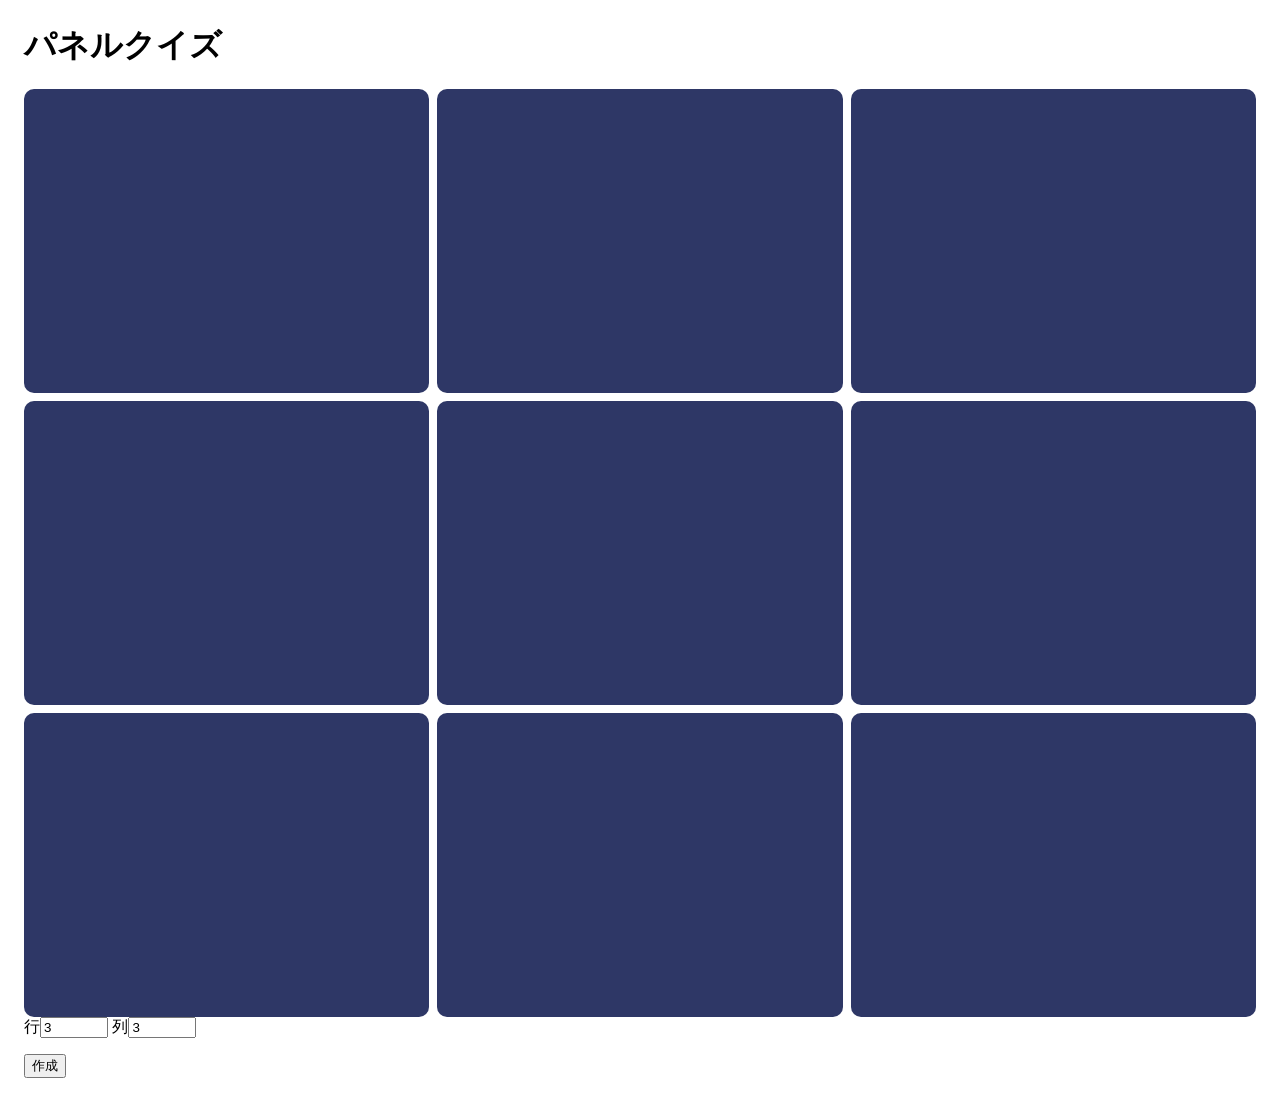
==== index.html @ da25be03 "任意の行・列でパネルを生成する作成画面を追加 - index.html: 行/列の入力欄・盤面・作成ボタンを配置 - css/style.css: 盤面(grid)とパネルの基本スタイル - js/c" ====
<!DOCTYPE html>
<html lang="ja">
  <head>
    <meta charset="UTF-8">
    <meta name="viewport" content="width=device-width, initial-scale=1.0">
    <title>パネルクイズ</title>
    <link rel="stylesheet" href="css/style.css">
  </head>
  <body>
    <h1>パネルクイズ</h1>
    <div id="board" class="board">
    ここにパネルが作られる予定
    </div>
    <div class="controls">
      行<input id="rows" type="number" value="3" min="1" max="10">
      列<input id="cols" type="number" value="3" min="1" max="10">
    </div>
    <button id = "create">作成</button>
    <script src="js/common.js"></script>
  </body>


</html>
---- css/style.css ----
body {
  font-family: sans-serif;
  margin: 24px;
}

.controls {
  margin-bottom: 16px;
}
.controls input {
  width: 60px;
}

.board {
  display: grid;   /* グリッド配置を有効化 */
  gap: 8px;        /* パネル同士の隙間 */
}

.panel {
  aspect-ratio: 4 / 3;
  display: flex;
  align-items: center;
  justify-content: center;
  font-size: 20px;
  font-weight: bold;
  color: #fff;
  background: #2e3766;
  border: none;
  border-radius: 10px;
  cursor: pointer;
}
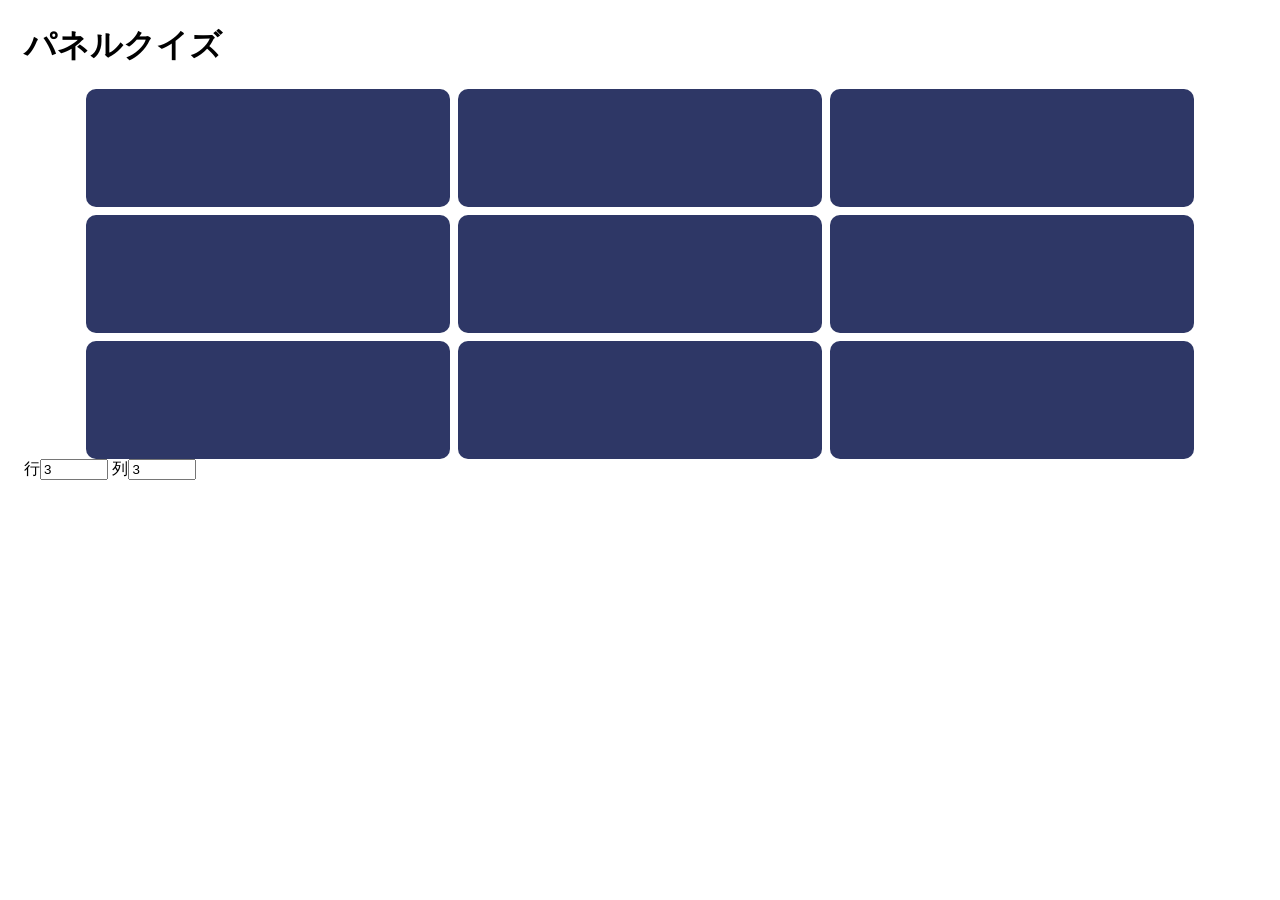
==== commit 3ec5aa53: "行列変更で自動反映し、盤面を中央・横長の固定エリアに - index.html: 作成ボタンを廃止（入力変更で自動反映するため） - css/style.css: 盤面を幅90%・aspect-rat" ====
--- a/index.html
+++ b/index.html
@@ -15,7 +15,6 @@
       行<input id="rows" type="number" value="3" min="1" max="10">
       列<input id="cols" type="number" value="3" min="1" max="10">
     </div>
-    <button id = "create">作成</button>
     <script src="js/common.js"></script>
   </body>
 
--- a/css/style.css
+++ b/css/style.css
@@ -11,12 +11,14 @@
 }
 
 .board {
-  display: grid;   /* グリッド配置を有効化 */
-  gap: 8px;        /* パネル同士の隙間 */
+  display: grid; /* グリッド配置を有効化 */
+  gap: 8px; /* パネル同士の隙間 */
+  width: 90%; /* ボードの最大幅を420pxに制限 */
+  aspect-ratio: 3 / 1; /* パネルの縦横比を3:1に固定 */
+  margin-inline: auto; /* ボードを中央に配置 */
 }
 
 .panel {
-  aspect-ratio: 4 / 3;
   display: flex;
   align-items: center;
   justify-content: center;
@@ -27,4 +29,4 @@
   border: none;
   border-radius: 10px;
   cursor: pointer;
-}+}
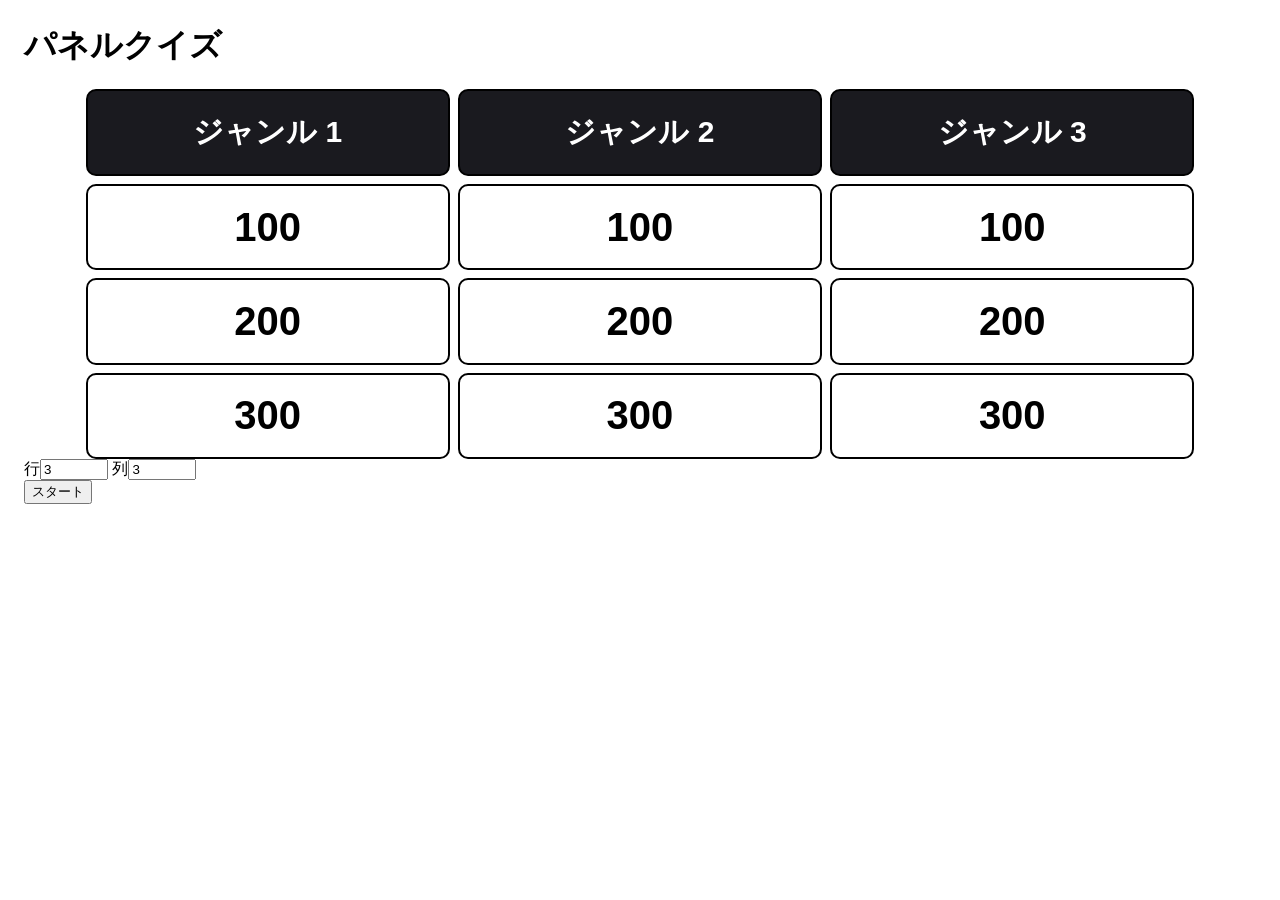
==== commit 7c03a1ff: "パネルをクリックして配点・問題・答えを設定するモーダルを追加 - index.html: 編集モーダル(panel-editor)とスタートボタンを追加 - js/common.js: panelDa" ====
--- a/index.html
+++ b/index.html
@@ -1,22 +1,39 @@
 <!DOCTYPE html>
 <html lang="ja">
-  <head>
-    <meta charset="UTF-8">
-    <meta name="viewport" content="width=device-width, initial-scale=1.0">
-    <title>パネルクイズ</title>
-    <link rel="stylesheet" href="css/style.css">
-  </head>
-  <body>
-    <h1>パネルクイズ</h1>
-    <div id="board" class="board">
-    ここにパネルが作られる予定
+
+<head>
+  <meta charset="UTF-8">
+  <meta name="viewport" content="width=device-width, initial-scale=1.0">
+  <title>パネルクイズ</title>
+  <link rel="stylesheet" href="css/style.css">
+</head>
+
+<body>
+  <h1>パネルクイズ</h1>
+  <div id="board" class="board"></div>
+
+  <div id="panel-editor" class="modal">
+    <div class="modal-content">
+      <h2>パネルの設定</h2>
+      <label>配点<input id="editPoints" type="number"></label>
+      <label>問題文<textarea id="editQuestion" placeholder="問題文を入力してください"></textarea></label>
+      <label>解答<input id="editAnswer" type="text" placeholder="解答を入力してください"></label>
+      <div class="modalButtons">
+        <button id="saveButton">保存</button>
+        <button id="cancelButton">キャンセル</button>
+      </div>
     </div>
-    <div class="controls">
+  </div>
+
+  <div class="controls">
+    <div class="row-col-inputs">
       行<input id="rows" type="number" value="3" min="1" max="10">
       列<input id="cols" type="number" value="3" min="1" max="10">
     </div>
-    <script src="js/common.js"></script>
-  </body>
+    <button id="start">スタート</button>
+  </div>
+  <script src="js/common.js"></script>
+</body>
 
 
 </html>
--- a/css/style.css
+++ b/css/style.css
@@ -4,29 +4,85 @@
 }
 
 .controls {
+  margin: auto;
   margin-bottom: 16px;
 }
 .controls input {
   width: 60px;
 }
 
+.modal {
+  display: none; /*初期状態では非表示*/
+  position: fixed; /* 画面に固定 */
+  inset: 0; /* 画面全体に広げる */
+  background-color: rgba(0, 0, 0, 0.5); /* 半透明の黒背景 */
+  align-items: center; /* 垂直方向の中央揃え */
+  justify-content: center; /* 水平方向の中央揃え */
+  z-index: 10; /* 他の要素より前面に表示 */
+}
+
+.modal-content {
+  background-color: #fff; /* モーダルの背景色 */
+  color: #000; /* 文字色 */
+  width: min(
+    80%,
+    400px
+  ); /* モーダルの幅を画面幅の80%または400pxの小さい方に設定 */
+  display: flex; /* フレックスボックスを有効化 */
+  flex-direction: column; /* 子要素を縦方向に配置 */
+  gap: 16px; /* 子要素間の隙間 */
+  padding: 20px; /* 内側の余白 */
+  border-radius: 10px; /* 角を丸くする */
+  box-shadow: 0 4px 8px rgba(0, 0, 0, 0.2); /* 影を付ける */
+}
+
+.modal-content label {
+  display: flex;
+  flex-direction: column; /* ラベル内の要素を縦方向に配置 */
+  font-size: 16px; /* フォントサイズを設定 */
+  font-weight: bold; /* フォントを太字に設定 */
+}
+
+.modal-content textarea {
+  resize: none; /* ユーザーによるリサイズを無効化 */
+  width: 100%; /* 幅を100%に設定 */
+  height: 100px; /* 高さを100pxに設定 */
+  padding: 8px; /* 内側の余白 */
+  font-size: 14px; /* フォントサイズを設定 */
+  border: 1px solid #ccc; /* 枠線の色を設定 */
+  border-radius: 4px; /* 角を丸くする */
+}
+
 .board {
   display: grid; /* グリッド配置を有効化 */
   gap: 8px; /* パネル同士の隙間 */
-  width: 90%; /* ボードの最大幅を420pxに制限 */
+  width: 90%; /* ボードの幅を90%に設定 */
   aspect-ratio: 3 / 1; /* パネルの縦横比を3:1に固定 */
   margin-inline: auto; /* ボードを中央に配置 */
+  overflow: auto; /* ボードの内容がはみ出した場合にスクロールバーを表示 */
+}
+.genre {
+  display: flex;
+  text-align: center;
+  font-size: 30px;
+  font-weight: bold;
+  color: #fff;
+  background: #1a1a1f;
+  border: 2px solid #000000;
+  border-radius: 10px;
 }
 
 .panel {
   display: flex;
   align-items: center;
   justify-content: center;
-  font-size: 20px;
+  font-size: 40px;
   font-weight: bold;
-  color: #fff;
-  background: #2e3766;
-  border: none;
+  color: #000000;
+  background: #ffffff;
+  border: 2px solid #000000;
   border-radius: 10px;
   cursor: pointer;
 }
+
+.panel.configured { background: #d6f5d6; }  /* 問題を設定したら薄緑に */
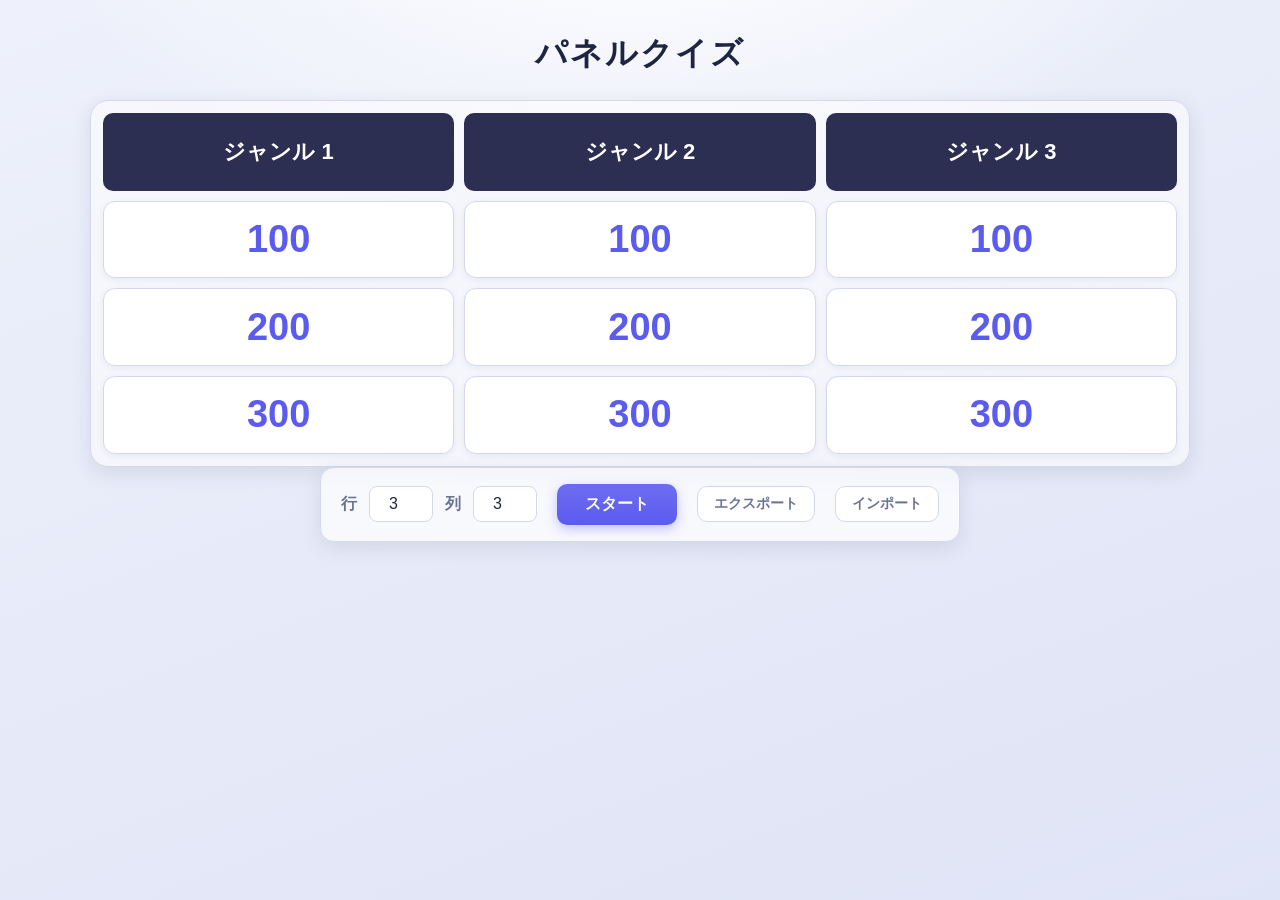
==== commit 24a49b42: "作成: クイズをJSONでエクスポート/インポートする機能を追加 - index.html: エクスポート/インポート（ファイル選択）ボタンを追加 - js/common.js: collectDat" ====
--- a/index.html
+++ b/index.html
@@ -31,6 +31,11 @@
       列<input id="cols" type="number" value="3" min="1" max="10">
     </div>
     <button id="start">スタート</button>
+    <button id="exportButton" class="io-btn">エクスポート</button>
+    <label class="io-btn import-label">
+      インポート
+      <input id="importInput" type="file" accept="application/json,.json" hidden>
+    </label>
   </div>
   <script src="js/common.js"></script>
 </body>
--- a/css/style.css
+++ b/css/style.css
@@ -1,88 +1,513 @@
+/* ===== パレット & ベース ===== */
+:root {
+  --bg-1: #eef1fb;
+  --bg-2: #dfe4f6;
+  --ink: #1f2540; /* 基本の文字色 */
+  --muted: #6b7394; /* 補助テキスト */
+  --accent: #5b5bef; /* アクセント（配点・ボタン） */
+  --panel-bg: #ffffff;
+  --panel-border: #d3d8ec;
+  --header-bg: #2c2f52; /* ジャンル見出しの背景 */
+  --done-bg: #e3f9ee; /* 設定済みパネル */
+  --done-border: #34c58a;
+  --done-ink: #178a5c;
+  --radius: 14px;
+  --shadow: 0 6px 20px rgba(31, 37, 64, 0.1);
+}
+
+* {
+  box-sizing: border-box;
+}
+
 body {
-  font-family: sans-serif;
-  margin: 24px;
-}
-
+  margin: 0;
+  min-height: 100vh;
+  padding: 32px 20px 64px;
+  font-family:
+    "Segoe UI", "Hiragino Kaku Gothic ProN", "Yu Gothic UI", Meiryo, sans-serif;
+  color: var(--ink);
+  background:
+    radial-gradient(1000px 500px at 50% -10%, #ffffff 0%, transparent 60%),
+    linear-gradient(160deg, var(--bg-1), var(--bg-2));
+}
+
+h1 {
+  text-align: center;
+  font-size: 32px;
+  letter-spacing: 0.06em;
+  margin: 0 0 24px;
+}
+
+/* ===== 上部コントロール（行列入力・スタート） ===== */
 .controls {
-  margin: auto;
-  margin-bottom: 16px;
-}
-.controls input {
-  width: 60px;
-}
-
-.modal {
-  display: none; /*初期状態では非表示*/
-  position: fixed; /* 画面に固定 */
-  inset: 0; /* 画面全体に広げる */
-  background-color: rgba(0, 0, 0, 0.5); /* 半透明の黒背景 */
-  align-items: center; /* 垂直方向の中央揃え */
-  justify-content: center; /* 水平方向の中央揃え */
-  z-index: 10; /* 他の要素より前面に表示 */
-}
-
-.modal-content {
-  background-color: #fff; /* モーダルの背景色 */
-  color: #000; /* 文字色 */
-  width: min(
-    80%,
-    400px
-  ); /* モーダルの幅を画面幅の80%または400pxの小さい方に設定 */
-  display: flex; /* フレックスボックスを有効化 */
-  flex-direction: column; /* 子要素を縦方向に配置 */
-  gap: 16px; /* 子要素間の隙間 */
-  padding: 20px; /* 内側の余白 */
-  border-radius: 10px; /* 角を丸くする */
-  box-shadow: 0 4px 8px rgba(0, 0, 0, 0.2); /* 影を付ける */
-}
-
-.modal-content label {
-  display: flex;
-  flex-direction: column; /* ラベル内の要素を縦方向に配置 */
-  font-size: 16px; /* フォントサイズを設定 */
-  font-weight: bold; /* フォントを太字に設定 */
-}
-
-.modal-content textarea {
-  resize: none; /* ユーザーによるリサイズを無効化 */
-  width: 100%; /* 幅を100%に設定 */
-  height: 100px; /* 高さを100pxに設定 */
-  padding: 8px; /* 内側の余白 */
-  font-size: 14px; /* フォントサイズを設定 */
-  border: 1px solid #ccc; /* 枠線の色を設定 */
-  border-radius: 4px; /* 角を丸くする */
-}
-
-.board {
-  display: grid; /* グリッド配置を有効化 */
-  gap: 8px; /* パネル同士の隙間 */
-  width: 90%; /* ボードの幅を90%に設定 */
-  aspect-ratio: 3 / 1; /* パネルの縦横比を3:1に固定 */
-  margin-inline: auto; /* ボードを中央に配置 */
-  overflow: auto; /* ボードの内容がはみ出した場合にスクロールバーを表示 */
-}
-.genre {
-  display: flex;
-  text-align: center;
-  font-size: 30px;
-  font-weight: bold;
-  color: #fff;
-  background: #1a1a1f;
-  border: 2px solid #000000;
-  border-radius: 10px;
-}
-
-.panel {
+  max-width: 640px;
+  margin: 0 auto 28px;
   display: flex;
   align-items: center;
   justify-content: center;
-  font-size: 40px;
-  font-weight: bold;
-  color: #000000;
-  background: #ffffff;
-  border: 2px solid #000000;
+  gap: 20px;
+  flex-wrap: wrap;
+  padding: 16px 20px;
+  background: rgba(255, 255, 255, 0.7);
+  border: 1px solid var(--panel-border);
+  border-radius: var(--radius);
+  box-shadow: var(--shadow);
+  backdrop-filter: blur(4px);
+}
+.row-col-inputs {
+  display: flex;
+  align-items: center;
+  gap: 12px;
+  font-weight: 700;
+  color: var(--muted);
+}
+.controls input {
+  width: 64px;
+  padding: 8px 10px;
+  font-size: 16px;
+  text-align: center;
+  color: var(--ink);
+  background: #fff;
+  border: 1px solid var(--panel-border);
+  border-radius: 8px;
+}
+.controls input:focus {
+  outline: none;
+  border-color: var(--accent);
+  box-shadow: 0 0 0 3px rgba(91, 91, 239, 0.2);
+}
+#start {
+  padding: 10px 28px;
+  font-size: 16px;
+  font-weight: 700;
+  color: #fff;
+  background: linear-gradient(180deg, #6d6df2, var(--accent));
+  border: none;
   border-radius: 10px;
   cursor: pointer;
-}
-
-.panel.configured { background: #d6f5d6; }  /* 問題を設定したら薄緑に */
+  box-shadow: 0 4px 12px rgba(91, 91, 239, 0.35);
+  transition:
+    transform 0.08s ease,
+    box-shadow 0.15s ease;
+}
+#start:hover {
+  transform: translateY(-1px);
+  box-shadow: 0 6px 16px rgba(91, 91, 239, 0.45);
+}
+#start:active {
+  transform: translateY(0);
+}
+
+/* JSON エクスポート / インポート */
+.io-btn {
+  padding: 8px 16px;
+  font-size: 14px;
+  font-weight: 700;
+  color: var(--muted);
+  background: #fff;
+  border: 1px solid var(--panel-border);
+  border-radius: 10px;
+  cursor: pointer;
+}
+.io-btn:hover {
+  background: #f2f4fb;
+}
+.import-label {
+  display: inline-flex;
+  align-items: center;
+}
+
+/* ===== 盤面 ===== */
+.board {
+  display: grid; /* グリッド配置（列・行はJSが指定） */
+  gap: 10px;
+  width: min(90%, 1100px);
+  aspect-ratio: 3 / 1;
+  margin-inline: auto;
+  padding: 12px;
+  overflow: auto; /* はみ出したらスクロール */
+  background: rgba(255, 255, 255, 0.55);
+  border: 1px solid var(--panel-border);
+  border-radius: 18px;
+  box-shadow: var(--shadow);
+}
+
+/* ジャンル見出し（入力欄） */
+.genre {
+  min-width: 0; /* グリッド内で縮めるように */
+  text-align: center;
+  font-size: clamp(14px, 2vw, 22px);
+  font-weight: 700;
+  color: #fff;
+  background: var(--header-bg);
+  border: none;
+  border-radius: 10px;
+  padding: 4px 6px;
+}
+.genre::placeholder {
+  color: #b9bce0;
+  font-weight: 500;
+}
+.genre:focus {
+  outline: none;
+  box-shadow: 0 0 0 3px rgba(91, 91, 239, 0.45);
+}
+
+/* パネル */
+.panel {
+  position: relative;
+  display: flex;
+  align-items: center;
+  justify-content: center;
+  min-width: 0;
+  font-size: clamp(18px, 3vw, 38px);
+  font-weight: 800;
+  color: var(--accent);
+  background: var(--panel-bg);
+  border: 1px solid var(--panel-border);
+  border-radius: 12px;
+  cursor: pointer;
+  box-shadow: 0 2px 6px rgba(31, 37, 64, 0.06);
+  transition:
+    transform 0.08s ease,
+    box-shadow 0.15s ease,
+    border-color 0.15s ease;
+}
+.panel:hover {
+  transform: translateY(-2px);
+  border-color: var(--accent);
+  box-shadow: 0 8px 18px rgba(31, 37, 64, 0.14);
+}
+.panel:active {
+  transform: translateY(0);
+}
+
+/* 設定済みインジケータ（パネル自体の色は変えない） */
+/* 問題あり → 左上に Q✓（::before） */
+.panel.Qconfigured::before {
+  content: "Q✓";
+  position: absolute; /* flexの中央寄せを邪魔しない */
+  top: 6px;
+  left: 8px;
+  font-size: 13px;
+  font-weight: 700;
+  color: var(--done-border);
+}
+/* 答えあり → 右上に A✓（::after） */
+.panel.Aconfigured::after {
+  content: "A✓";
+  position: absolute; /* flexの中央寄せを邪魔しない */
+  top: 6px;
+  right: 8px;
+  font-size: 13px;
+  font-weight: 700;
+  color: var(--done-border);
+}
+
+/* ===== モーダル（パネル設定） ===== */
+.modal {
+  display: none; /* 初期は非表示（JSでflexに切替） */
+  position: fixed;
+  inset: 0;
+  align-items: center;
+  justify-content: center;
+  padding: 20px;
+  background: rgba(20, 24, 48, 0.55);
+  backdrop-filter: blur(3px);
+  z-index: 10;
+}
+.modal-content {
+  width: min(92%, 440px);
+  display: flex;
+  flex-direction: column;
+  gap: 16px;
+  padding: 24px;
+  color: var(--ink);
+  background: #fff;
+  border-radius: 16px;
+  box-shadow: 0 20px 50px rgba(0, 0, 0, 0.3);
+}
+.modal-content h2 {
+  margin: 0;
+  font-size: 20px;
+  text-align: center;
+}
+.modal-content label {
+  display: flex;
+  flex-direction: column;
+  gap: 6px;
+  font-size: 14px;
+  font-weight: 700;
+  color: var(--muted);
+}
+.modal-content input,
+.modal-content textarea {
+  font-size: 15px;
+  font-family: inherit;
+  color: var(--ink);
+  padding: 10px 12px;
+  background: #f7f8fc;
+  border: 1px solid var(--panel-border);
+  border-radius: 8px;
+}
+.modal-content textarea {
+  resize: none;
+  height: 96px;
+}
+.modal-content input:focus,
+.modal-content textarea:focus {
+  outline: none;
+  border-color: var(--accent);
+  background: #fff;
+  box-shadow: 0 0 0 3px rgba(91, 91, 239, 0.18);
+}
+.modalButtons {
+  display: flex;
+  gap: 10px;
+  justify-content: flex-end;
+}
+.modalButtons button {
+  padding: 10px 20px;
+  font-size: 15px;
+  font-weight: 700;
+  border: 1px solid transparent;
+  border-radius: 9px;
+  cursor: pointer;
+  transition:
+    transform 0.08s ease,
+    background 0.15s ease;
+}
+#saveButton {
+  color: #fff;
+  background: linear-gradient(180deg, #6d6df2, var(--accent));
+  box-shadow: 0 4px 12px rgba(91, 91, 239, 0.35);
+}
+#saveButton:hover {
+  transform: translateY(-1px);
+}
+#cancelButton {
+  color: var(--muted);
+  background: #eef0f7;
+  border-color: var(--panel-border);
+}
+#cancelButton:hover {
+  background: #e3e6f1;
+}
+
+/* ===== プレイ: 出題モーダル ===== */
+.hidden {
+  display: none !important; /* 他の display 指定より優先して確実に隠す */
+}
+.quiz-info {
+  margin: 0;
+  text-align: center;
+  font-size: 14px;
+  font-weight: 700;
+  color: var(--muted);
+}
+#quizQuestion {
+  text-align: center;
+  font-size: 24px;
+}
+.quiz-answer {
+  margin: 0;
+  text-align: center;
+  font-size: 22px;
+  font-weight: 800;
+  color: var(--accent);
+}
+#revealButton {
+  color: #fff;
+  background: linear-gradient(180deg, #6d6df2, var(--accent));
+  box-shadow: 0 4px 12px rgba(91, 91, 239, 0.35);
+}
+#closeButton {
+  color: var(--muted);
+  background: #eef0f7;
+  border-color: var(--panel-border);
+}
+
+/* ===== プレイ: チーム対抗 ===== */
+/* チーム色（--team-color を子要素で参照する） */
+.team-0 {
+  --team-color: #ef5da8;
+}
+.team-1 {
+  --team-color: #5b8def;
+}
+.team-2 {
+  --team-color: #f5a623;
+}
+.team-3 {
+  --team-color: #34c58a;
+}
+
+/* チーム設定画面 */
+.card {
+  background: #fff;
+  border: 1px solid var(--panel-border);
+  border-radius: 16px;
+  padding: 24px;
+  box-shadow: var(--shadow);
+}
+.setup {
+  max-width: 480px;
+  margin: 0 auto 24px;
+}
+.setup h2 {
+  margin-top: 0;
+  text-align: center;
+}
+.setup-field {
+  display: flex;
+  align-items: center;
+  gap: 10px;
+  margin-bottom: 14px;
+  font-weight: 700;
+  color: var(--muted);
+}
+.setup-field select {
+  padding: 8px 10px;
+  font-size: 16px;
+  border: 1px solid var(--panel-border);
+  border-radius: 8px;
+}
+.team-names {
+  display: flex;
+  flex-direction: column;
+  gap: 10px;
+  margin-bottom: 18px;
+}
+.team-name-input {
+  padding: 10px 12px;
+  font-size: 15px;
+  border: 1px solid var(--panel-border);
+  border-radius: 8px;
+}
+.primary-btn {
+  width: 100%;
+  padding: 12px;
+  font-size: 16px;
+  font-weight: 700;
+  color: #fff;
+  border: none;
+  border-radius: 10px;
+  cursor: pointer;
+  background: linear-gradient(180deg, #6d6df2, var(--accent));
+  box-shadow: 0 4px 12px rgba(91, 91, 239, 0.35);
+}
+
+/* スコアボード */
+.scoreboard {
+  display: flex;
+  gap: 12px;
+  flex-wrap: wrap;
+  justify-content: center;
+  margin-bottom: 18px;
+}
+.team-card {
+  position: relative;
+  min-width: 120px;
+  padding: 20px 18px 12px;
+  text-align: center;
+  background: #fff;
+  border: 1px solid var(--panel-border);
+  border-top: 4px solid var(--team-color, var(--accent));
+  border-radius: 12px;
+  box-shadow: var(--shadow);
+}
+.team-card-name-input {
+  width: 96px;
+  text-align: center;
+  font-weight: 700;
+  color: var(--ink);
+  background: transparent;
+  border: none;
+  border-bottom: 1px dashed var(--panel-border);
+}
+.team-card-name-input:focus {
+  outline: none;
+  border-bottom-color: var(--accent);
+}
+.team-card-score {
+  font-size: 28px;
+  font-weight: 800;
+  color: var(--team-color, var(--accent));
+}
+.team-remove {
+  position: absolute;
+  top: 4px;
+  right: 6px;
+  width: 20px;
+  height: 20px;
+  line-height: 1;
+  font-size: 12px;
+  color: var(--muted);
+  background: #f0f0f5;
+  border: none;
+  border-radius: 50%;
+  cursor: pointer;
+}
+.team-remove:hover {
+  background: #e2e2ee;
+}
+.add-team-btn {
+  display: block;
+  margin: 0 auto 18px;
+  padding: 8px 18px;
+  font-weight: 700;
+  color: var(--accent);
+  background: #fff;
+  border: 1px dashed var(--accent);
+  border-radius: 10px;
+  cursor: pointer;
+}
+
+/* 加点段階のボタン群 */
+.score-row {
+  display: flex;
+  flex-direction: column;
+  gap: 10px;
+}
+.team-buttons {
+  display: flex;
+  flex-direction: column;
+  gap: 8px;
+}
+.team-btn {
+  padding: 12px;
+  font-size: 15px;
+  font-weight: 700;
+  color: #fff;
+  border: none;
+  border-radius: 9px;
+  cursor: pointer;
+  background: var(--team-color, var(--accent));
+}
+#noWinnerButton {
+  padding: 10px;
+  font-size: 14px;
+  font-weight: 700;
+  color: var(--muted);
+  background: #eef0f7;
+  border: 1px solid var(--panel-border);
+  border-radius: 9px;
+  cursor: pointer;
+}
+
+/* 回答済みパネル */
+.panel.done {
+  opacity: 0.4;
+  cursor: default;
+  background: #e9ecf3;
+  color: var(--muted);
+}
+
+/* 勝者表示 */
+.winner {
+  text-align: center;
+  font-size: 22px;
+  font-weight: 800;
+  color: var(--accent);
+  margin-top: 18px;
+}
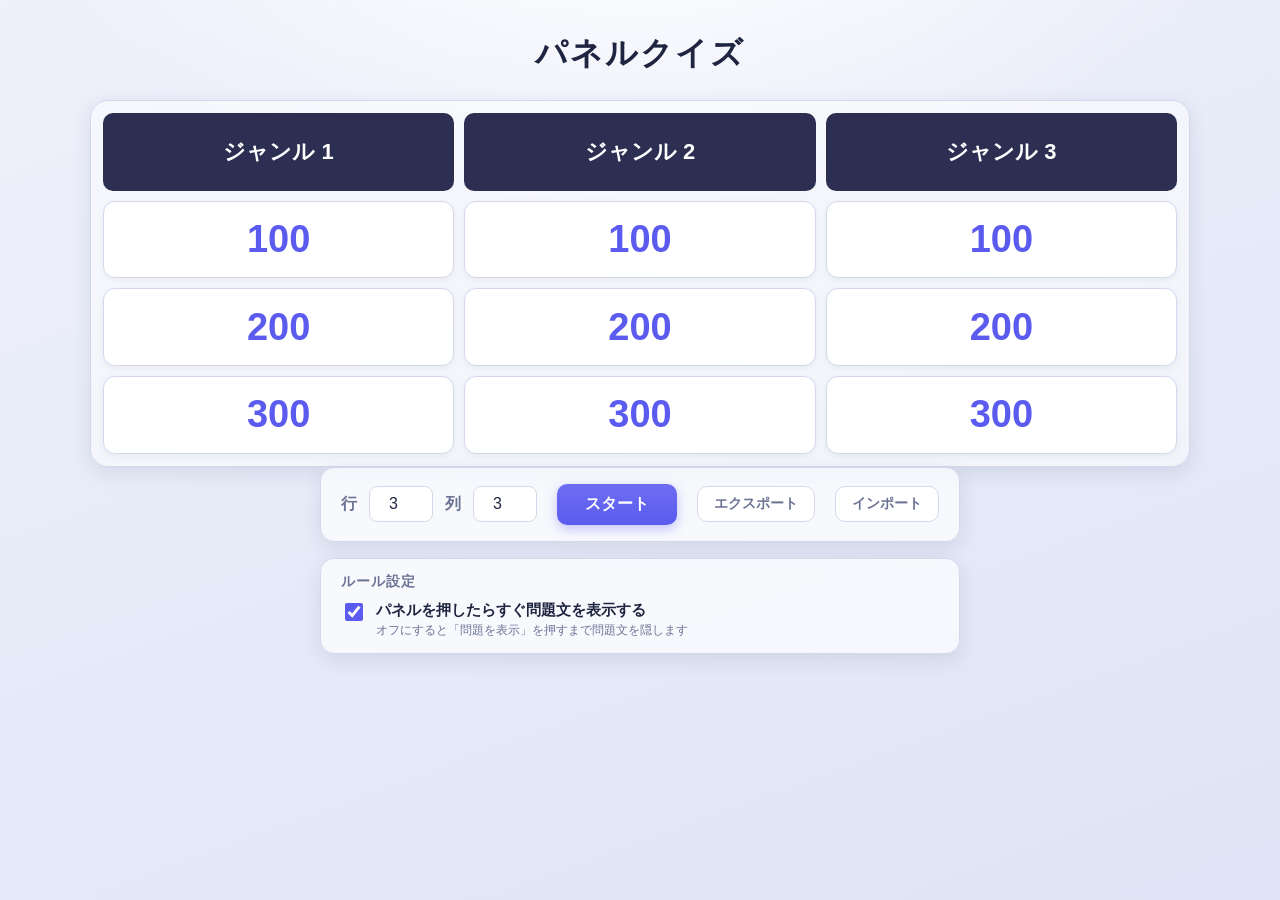
==== commit c97753cd: "作成: ルール設定と保存ダイアログ ／ プレイ: スコアを直接編集 - 作成ページに「パネルを押したらすぐ問題文を表示する」ルールを追加し、   データに rules として保存。プレイ側はオフなら「" ====
--- a/index.html
+++ b/index.html
@@ -37,6 +37,18 @@
       <input id="importInput" type="file" accept="application/json,.json" hidden>
     </label>
   </div>
+
+  <!-- プレイ時のルール設定 -->
+  <div class="rules">
+    <h2 class="rules-title">ルール設定</h2>
+    <label class="rule-item">
+      <input id="ruleInstantQuestion" type="checkbox" checked>
+      <span>
+        パネルを押したらすぐ問題文を表示する
+        <small>オフにすると「問題を表示」を押すまで問題文を隠します</small>
+      </span>
+    </label>
+  </div>
   <script src="js/common.js"></script>
 </body>
 
--- a/css/style.css
+++ b/css/style.css
@@ -8,9 +8,7 @@
   --panel-bg: #ffffff;
   --panel-border: #d3d8ec;
   --header-bg: #2c2f52; /* ジャンル見出しの背景 */
-  --done-bg: #e3f9ee; /* 設定済みパネル */
-  --done-border: #34c58a;
-  --done-ink: #178a5c;
+  --done-border: #34c58a; /* 設定済みインジケータ Q✓/A✓ の色 */
   --radius: 14px;
   --shadow: 0 6px 20px rgba(31, 37, 64, 0.1);
 }
@@ -115,6 +113,47 @@
 .import-label {
   display: inline-flex;
   align-items: center;
+}
+
+/* ===== ルール設定 ===== */
+.rules {
+  max-width: 640px;
+  margin: -12px auto 28px;
+  padding: 14px 20px;
+  background: rgba(255, 255, 255, 0.7);
+  border: 1px solid var(--panel-border);
+  border-radius: var(--radius);
+  box-shadow: var(--shadow);
+  backdrop-filter: blur(4px);
+}
+.rules-title {
+  margin: 0 0 10px;
+  font-size: 14px;
+  font-weight: 700;
+  color: var(--muted);
+  letter-spacing: 0.08em;
+}
+.rule-item {
+  display: flex;
+  align-items: flex-start;
+  gap: 10px;
+  font-size: 15px;
+  font-weight: 700;
+  cursor: pointer;
+}
+.rule-item input {
+  width: 18px;
+  height: 18px;
+  margin-top: 2px;
+  accent-color: var(--accent);
+  cursor: pointer;
+}
+.rule-item small {
+  display: block;
+  margin-top: 2px;
+  font-size: 12px;
+  font-weight: 500;
+  color: var(--muted);
 }
 
 /* ===== 盤面 ===== */
@@ -316,12 +355,14 @@
   font-weight: 800;
   color: var(--accent);
 }
-#revealButton {
+#revealButton,
+#showQuestionButton {
   color: #fff;
   background: linear-gradient(180deg, #6d6df2, var(--accent));
   box-shadow: 0 4px 12px rgba(91, 91, 239, 0.35);
 }
-#closeButton {
+#closeButton,
+#closeButton2 {
   color: var(--muted);
   background: #eef0f7;
   border-color: var(--panel-border);
@@ -342,73 +383,18 @@
   --team-color: #34c58a;
 }
 
-/* チーム設定画面 */
-.card {
-  background: #fff;
-  border: 1px solid var(--panel-border);
-  border-radius: 16px;
-  padding: 24px;
-  box-shadow: var(--shadow);
-}
-.setup {
-  max-width: 480px;
-  margin: 0 auto 24px;
-}
-.setup h2 {
-  margin-top: 0;
-  text-align: center;
-}
-.setup-field {
-  display: flex;
-  align-items: center;
-  gap: 10px;
-  margin-bottom: 14px;
-  font-weight: 700;
-  color: var(--muted);
-}
-.setup-field select {
-  padding: 8px 10px;
-  font-size: 16px;
-  border: 1px solid var(--panel-border);
-  border-radius: 8px;
-}
-.team-names {
-  display: flex;
-  flex-direction: column;
-  gap: 10px;
-  margin-bottom: 18px;
-}
-.team-name-input {
-  padding: 10px 12px;
-  font-size: 15px;
-  border: 1px solid var(--panel-border);
-  border-radius: 8px;
-}
-.primary-btn {
-  width: 100%;
-  padding: 12px;
-  font-size: 16px;
-  font-weight: 700;
-  color: #fff;
-  border: none;
-  border-radius: 10px;
-  cursor: pointer;
-  background: linear-gradient(180deg, #6d6df2, var(--accent));
-  box-shadow: 0 4px 12px rgba(91, 91, 239, 0.35);
-}
-
 /* スコアボード */
 .scoreboard {
   display: flex;
-  gap: 12px;
+  gap: 8px;
   flex-wrap: wrap;
   justify-content: center;
-  margin-bottom: 18px;
+  margin-bottom: 12px;
 }
 .team-card {
   position: relative;
-  min-width: 120px;
-  padding: 20px 18px 12px;
+  width: 190px; /* カード幅は固定 */
+  padding: 8px 6px 4px;
   text-align: center;
   background: #fff;
   border: 1px solid var(--panel-border);
@@ -417,7 +403,7 @@
   box-shadow: var(--shadow);
 }
 .team-card-name-input {
-  width: 96px;
+  width: 100%;
   text-align: center;
   font-weight: 700;
   color: var(--ink);
@@ -429,10 +415,32 @@
   outline: none;
   border-bottom-color: var(--accent);
 }
+/* スコア（見た目は数字のまま・クリックで書き換えられる入力欄） */
 .team-card-score {
+  display: block;
+  width: 100%; /* カード幅が固定なので % が正しく効く */
+  padding: 0;
+  text-align: center;
+  font-family: inherit;
   font-size: 28px;
   font-weight: 800;
   color: var(--team-color, var(--accent));
+  background: transparent;
+  border: none;
+  border-bottom: 1px dashed transparent; /* 下線ぶんの高さを常に確保 */
+  -moz-appearance: textfield; /* 上下矢印を隠す（Firefox） */
+  appearance: textfield;
+}
+/* 編集中だけ下線を出す（普段はただの数字に見せる） */
+.team-card-score:focus {
+  outline: none;
+  border-bottom-color: var(--team-color, var(--accent));
+}
+/* 上下矢印を隠す（Chrome / Safari） */
+.team-card-score::-webkit-outer-spin-button,
+.team-card-score::-webkit-inner-spin-button {
+  -webkit-appearance: none;
+  margin: 0;
 }
 .team-remove {
   position: absolute;
@@ -495,7 +503,7 @@
   cursor: pointer;
 }
 
-/* 回答済みパネル */
+/* 回答済みパネル（正解なし＝グレー） */
 .panel.done {
   opacity: 0.4;
   cursor: default;
@@ -503,6 +511,20 @@
   color: var(--muted);
 }
 
+/* 勝者チームが取ったパネル（そのチームの色で塗る） */
+.panel.won {
+  cursor: default;
+  color: var(--team-color, var(--accent));
+  background: #fff; /* color-mix 非対応時のフォールバック */
+  background: color-mix(in srgb, var(--team-color, var(--accent)) 16%, #fff);
+  border-color: var(--team-color, var(--accent));
+}
+
+/* 回答済み（done / won）はホバーで動かさない */
+.panel:disabled:hover {
+  transform: none;
+}
+
 /* 勝者表示 */
 .winner {
   text-align: center;
